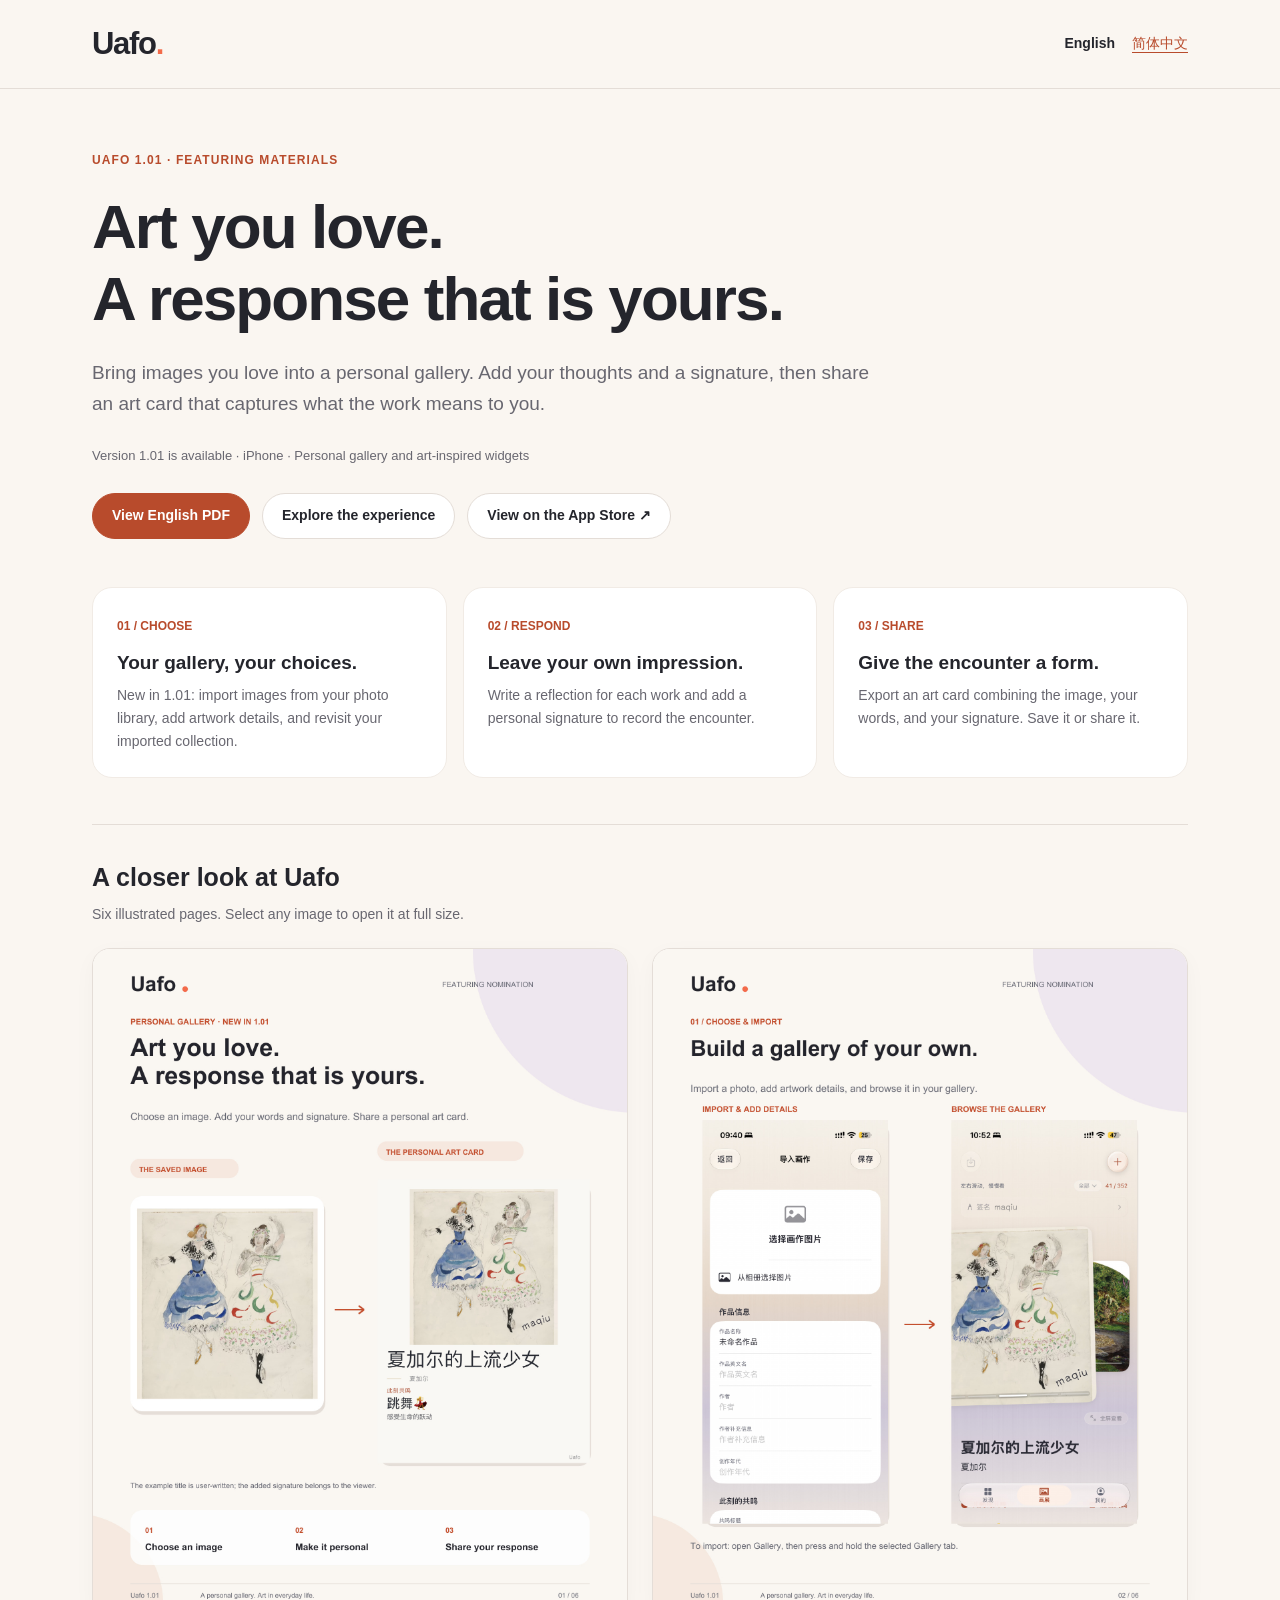
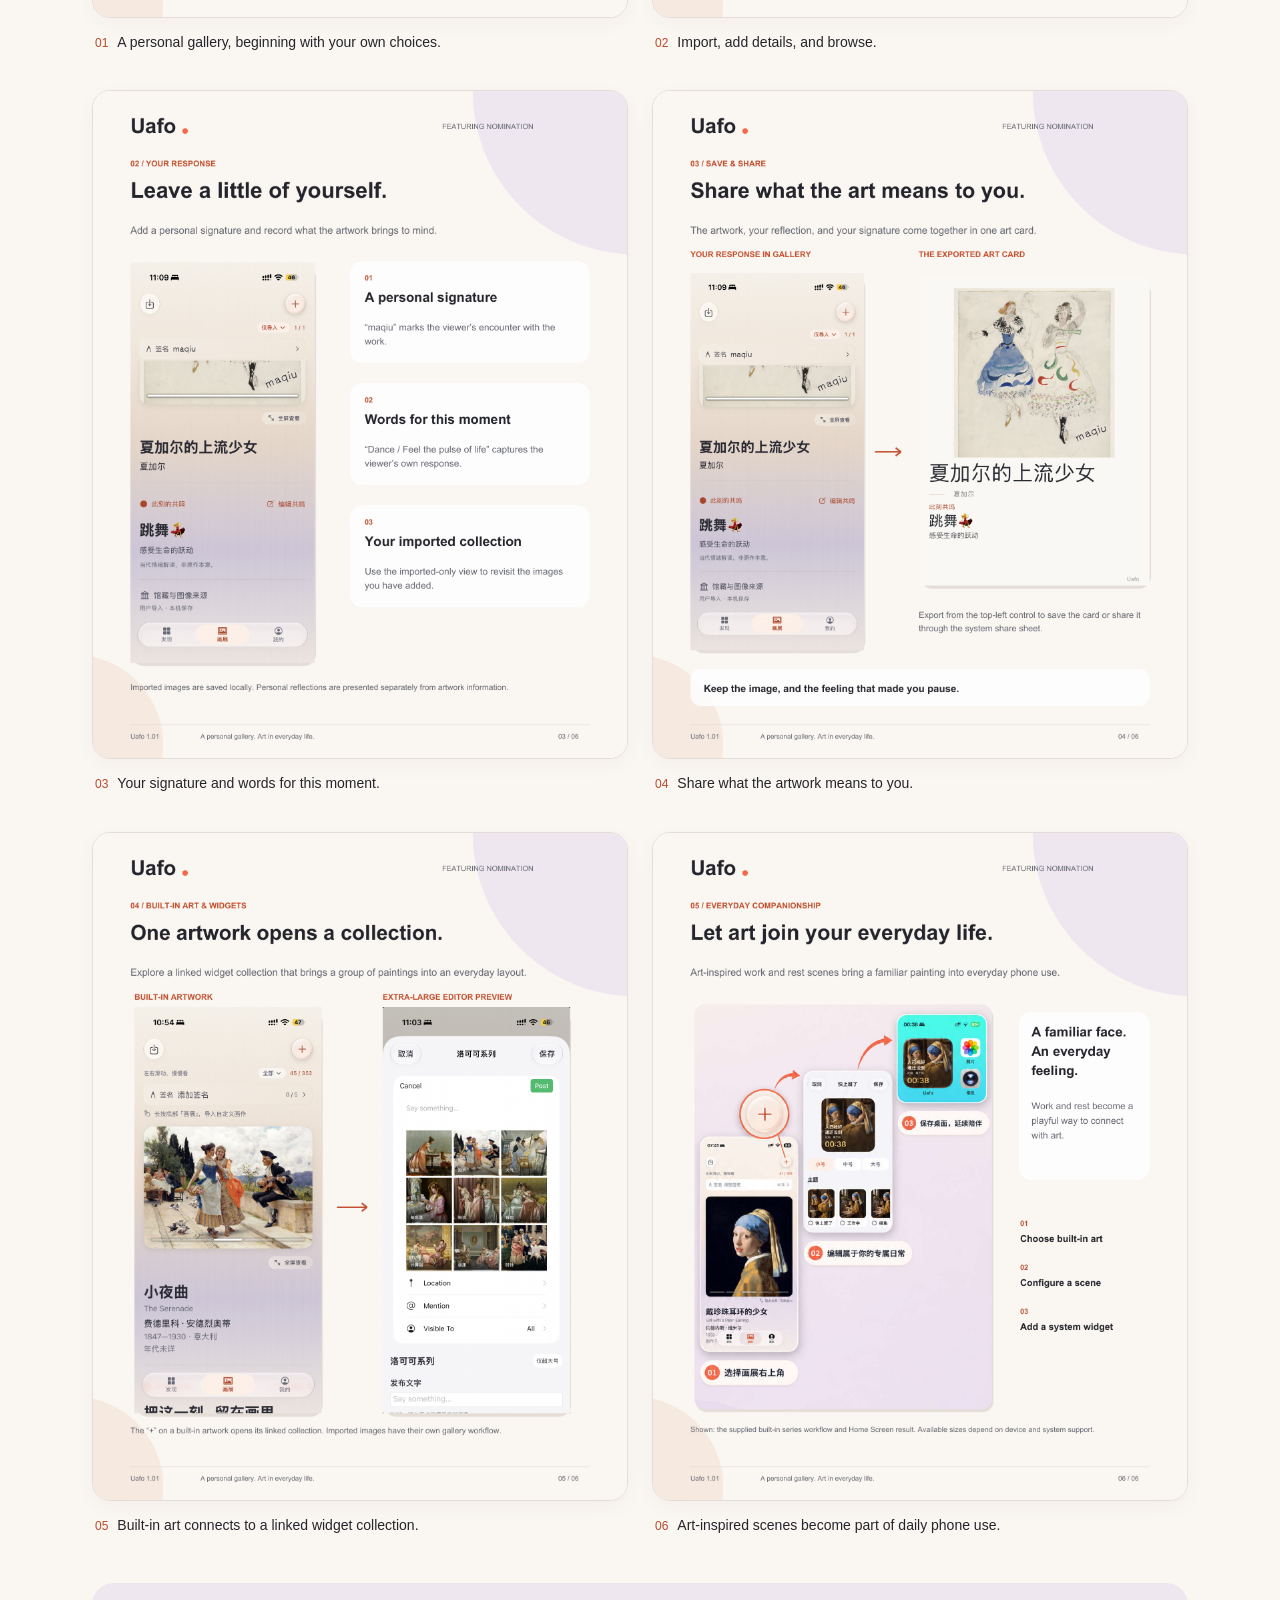
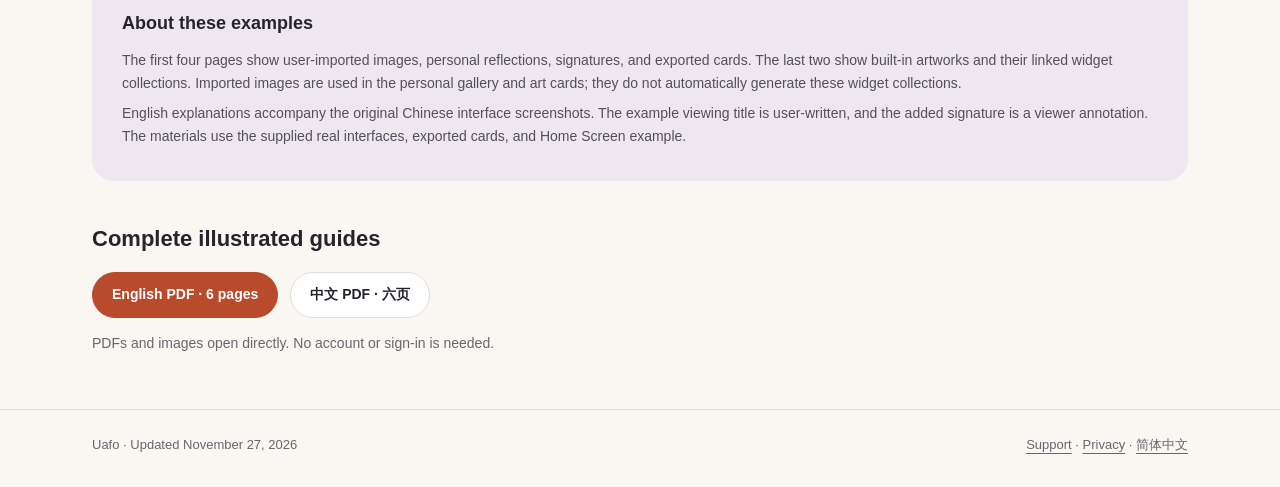
==== featuring/index.html @ 7407b8e7 "Publish Uafo personal gallery featuring materials" ====
<!doctype html>
<html lang="en">
<head>
  <meta charset="utf-8">
  <meta name="viewport" content="width=device-width, initial-scale=1">
  <meta name="description" content="Uafo 1.01: import images into a personal art gallery, add your reflections and signature, share art cards, and explore built-in art-inspired widget collections.">
  <meta property="og:title" content="Uafo — Create Your Personal Art Gallery">
  <meta property="og:description" content="Art you love. A response that is yours. Explore real interfaces and exported art cards from Uafo 1.01.">
  <meta property="og:image" content="https://qiuma111.github.io/ArtWidgets-Policy/featuring/assets/en/01-personal-gallery.jpg">
  <title>Uafo — Personal Gallery &amp; Everyday Art</title>
  <link rel="stylesheet" href="./style.css">
  <link rel="alternate" hreflang="zh-Hans" href="./index-zh.html">
  <link rel="alternate" hreflang="en" href="./index.html">
</head>
<body>
  <header><div class="wrap nav"><a class="brand" href="./">Uafo<span>.</span></a><nav class="languages" aria-label="Language"><a href="./index.html" aria-current="page">English</a><a href="./index-zh.html" lang="zh-Hans">简体中文</a></nav></div></header>
  <main class="wrap">
    <section class="hero" aria-labelledby="title">
      <div class="eyebrow">Uafo 1.01 · Featuring materials</div>
      <h1 id="title">Art you love.<span>A response that is yours.</span></h1>
      <p class="intro">Bring images you love into a personal gallery. Add your thoughts and a signature, then share an art card that captures what the work means to you.</p>
      <p class="meta">Version 1.01 is available · iPhone · Personal gallery and art-inspired widgets</p>
      <div class="actions"><a class="button primary" href="./uafo-featuring-en.pdf">View English PDF</a><a class="button" href="#experience">Explore the experience</a><a class="button" href="https://apps.apple.com/us/app/id6809495563" target="_blank" rel="noopener noreferrer">View on the App Store ↗</a></div>
    </section>
    <section class="summary" aria-label="What makes the experience personal">
      <article class="step"><small>01 / CHOOSE</small><h2>Your gallery, your choices.</h2><p>New in 1.01: import images from your photo library, add artwork details, and revisit your imported collection.</p></article>
      <article class="step"><small>02 / RESPOND</small><h2>Leave your own impression.</h2><p>Write a reflection for each work and add a personal signature to record the encounter.</p></article>
      <article class="step"><small>03 / SHARE</small><h2>Give the encounter a form.</h2><p>Export an art card combining the image, your words, and your signature. Save it or share it.</p></article>
    </section>
    <section id="experience" aria-labelledby="experience-title">
      <div class="gallery-head"><h2 id="experience-title">A closer look at Uafo</h2><p>Six illustrated pages. Select any image to open it at full size.</p></div>
      <div class="gallery">
        <figure class="panel"><a href="./assets/en/01-personal-gallery.jpg" target="_blank" rel="noopener"><img src="./assets/en/01-personal-gallery.jpg" width="1600" height="2000" alt="An original saved image beside the exported art card containing a personal title, signature, and reflection." fetchpriority="high"></a><figcaption><span>01</span>A personal gallery, beginning with your own choices.</figcaption></figure>
        <figure class="panel"><a href="./assets/en/02-choose-and-import.jpg" target="_blank" rel="noopener"><img src="./assets/en/02-choose-and-import.jpg" width="1600" height="2000" alt="The image import form and a user-imported artwork being browsed with a horizontal swipe." loading="lazy" decoding="async"></a><figcaption><span>02</span>Import, add details, and browse.</figcaption></figure>
        <figure class="panel"><a href="./assets/en/03-signature-and-reflection.jpg" target="_blank" rel="noopener"><img src="./assets/en/03-signature-and-reflection.jpg" width="1600" height="2000" alt="A user-imported work with the signature maqiu, an editable personal reflection, and imported-only browsing." loading="lazy" decoding="async"></a><figcaption><span>03</span>Your signature and words for this moment.</figcaption></figure>
        <figure class="panel"><a href="./assets/en/04-share-an-art-card.jpg" target="_blank" rel="noopener"><img src="./assets/en/04-share-an-art-card.jpg" width="1600" height="2000" alt="The same personal reflection in the gallery and in the actual exported art card." loading="lazy" decoding="async"></a><figcaption><span>04</span>Share what the artwork means to you.</figcaption></figure>
        <figure class="panel"><a href="./assets/en/05-linked-art-collection.jpg" target="_blank" rel="noopener"><img src="./assets/en/05-linked-art-collection.jpg" width="1600" height="2000" alt="The built-in artwork The Serenade and its linked extra-large art collection in the widget editor." loading="lazy" decoding="async"></a><figcaption><span>05</span>Built-in art connects to a linked widget collection.</figcaption></figure>
        <figure class="panel"><a href="./assets/en/06-everyday-art.jpg" target="_blank" rel="noopener"><img src="./assets/en/06-everyday-art.jpg" width="1600" height="2000" alt="The built-in work and rest scene configuration, saved widget, and supplied Home Screen result." loading="lazy" decoding="async"></a><figcaption><span>06</span>Art-inspired scenes become part of daily phone use.</figcaption></figure>
      </div>
    </section>
    <aside class="notes" aria-labelledby="notes-title"><h2 id="notes-title">About these examples</h2><p>The first four pages show user-imported images, personal reflections, signatures, and exported cards. The last two show built-in artworks and their linked widget collections. Imported images are used in the personal gallery and art cards; they do not automatically generate these widget collections.</p><p>English explanations accompany the original Chinese interface screenshots. The example viewing title is user-written, and the added signature is a viewer annotation. The materials use the supplied real interfaces, exported cards, and Home Screen example.</p></aside>
    <section class="downloads" aria-labelledby="downloads-title"><h2 id="downloads-title">Complete illustrated guides</h2><div class="actions"><a class="button primary" href="./uafo-featuring-en.pdf">English PDF · 6 pages</a><a class="button" href="./uafo-featuring-zh.pdf" lang="zh-Hans">中文 PDF · 六页</a></div><p>PDFs and images open directly. No account or sign-in is needed.</p></section>
  </main>
  <footer><div class="wrap footer-row"><span>Uafo · Updated November 27, 2026</span><span><a href="../index-en.html">Support</a> · <a href="../privacy-en.html">Privacy</a> · <a href="./index-zh.html" lang="zh-Hans">简体中文</a></span></div></footer>
</body>
</html>
---- featuring/style.css ----
:root{color-scheme:light;--paper:#faf6f1;--ink:#24252c;--muted:#686770;--accent:#b84b2c;--line:#e4ddd7;--white:#fff;--purple:#eee7f0}
*{box-sizing:border-box}html{scroll-behavior:smooth}body{margin:0;background:var(--paper);color:var(--ink);font-family:-apple-system,BlinkMacSystemFont,"Segoe UI","PingFang SC","Hiragino Sans GB",sans-serif;line-height:1.65}a{color:var(--accent);text-underline-offset:4px}a:focus-visible{outline:3px solid var(--accent);outline-offset:5px}img{display:block;width:100%;height:auto}.wrap{max-width:1160px;margin:auto;padding:0 32px}header{border-bottom:1px solid var(--line)}.nav{min-height:88px;display:flex;align-items:center;justify-content:space-between;gap:20px}.brand{font-size:31px;font-weight:760;letter-spacing:-1.3px;color:var(--ink);text-decoration:none}.brand span{color:#f36b4a}.languages{display:flex;align-items:center;gap:17px;font-size:14px}.languages a[aria-current=page]{font-weight:700;color:var(--ink);text-decoration:none}.hero{padding:62px 0 48px;position:relative}.eyebrow{color:var(--accent);font-size:12px;font-weight:700;letter-spacing:1.1px;text-transform:uppercase}h1{font-size:clamp(34px,5.4vw,62px);line-height:1.16;letter-spacing:-1.9px;margin:20px 0 22px;max-width:970px}h1 span{display:block}.intro{max-width:800px;font-size:19px;color:var(--muted);margin:0 0 26px}.meta{font-size:13px;color:var(--muted);margin:0 0 26px}.actions{display:flex;flex-wrap:wrap;gap:12px}.button{display:inline-flex;align-items:center;justify-content:center;min-height:46px;padding:10px 19px;border:1px solid var(--line);border-radius:28px;background:white;color:var(--ink);font-size:14px;font-weight:650;text-decoration:none}.button.primary{background:var(--accent);border-color:var(--accent);color:white}.summary{display:grid;grid-template-columns:repeat(3,1fr);gap:16px;margin:0 0 46px}.step{background:white;border:1px solid #f1ebe5;border-radius:20px;padding:24px}.step small{font-size:12px;color:var(--accent);font-weight:700}.step h2{font-size:19px;line-height:1.35;margin:12px 0 8px}.step p{font-size:14px;color:var(--muted);margin:0}.gallery-head{border-top:1px solid var(--line);padding-top:32px;margin-bottom:22px}.gallery-head h2{font-size:25px;margin:0 0 5px}.gallery-head p{font-size:14px;color:var(--muted);margin:0}.gallery{display:grid;grid-template-columns:repeat(2,minmax(0,1fr));gap:30px 24px}.panel{margin:0}.panel>a{display:block;border:1px solid var(--line);border-radius:18px;overflow:hidden;background:white;box-shadow:0 6px 22px #30202208}.panel figcaption{padding:13px 3px 6px;font-size:14px}.panel figcaption span{font-size:12px;color:var(--accent);margin-right:9px;font-variant-numeric:tabular-nums}.notes{background:var(--purple);border-radius:22px;padding:26px 30px;margin:40px 0}.notes h2{font-size:18px;margin:0 0 10px}.notes p{margin:7px 0;font-size:14px;color:#52505d}.downloads{padding:0 0 40px}.downloads h2{font-size:22px;margin:0 0 14px}.downloads p{font-size:14px;color:var(--muted)}footer{border-top:1px solid var(--line);padding:24px 0 32px;color:var(--muted);font-size:13px}.footer-row{display:flex;justify-content:space-between;gap:16px;flex-wrap:wrap}footer a{color:var(--muted)}@media(max-width:650px){.wrap{padding:0 20px}.nav{min-height:76px}.hero{padding:42px 0 32px}h1{letter-spacing:-1px}.intro{font-size:17px}.summary{grid-template-columns:1fr;gap:10px;margin-bottom:32px}.step{padding:18px 20px}.step h2{margin:5px 0}.gallery{grid-template-columns:1fr;gap:22px}.notes{padding:22px 20px}.languages{gap:12px}.actions .button{font-size:13px}}
@media(prefers-reduced-motion:reduce){html{scroll-behavior:auto}}
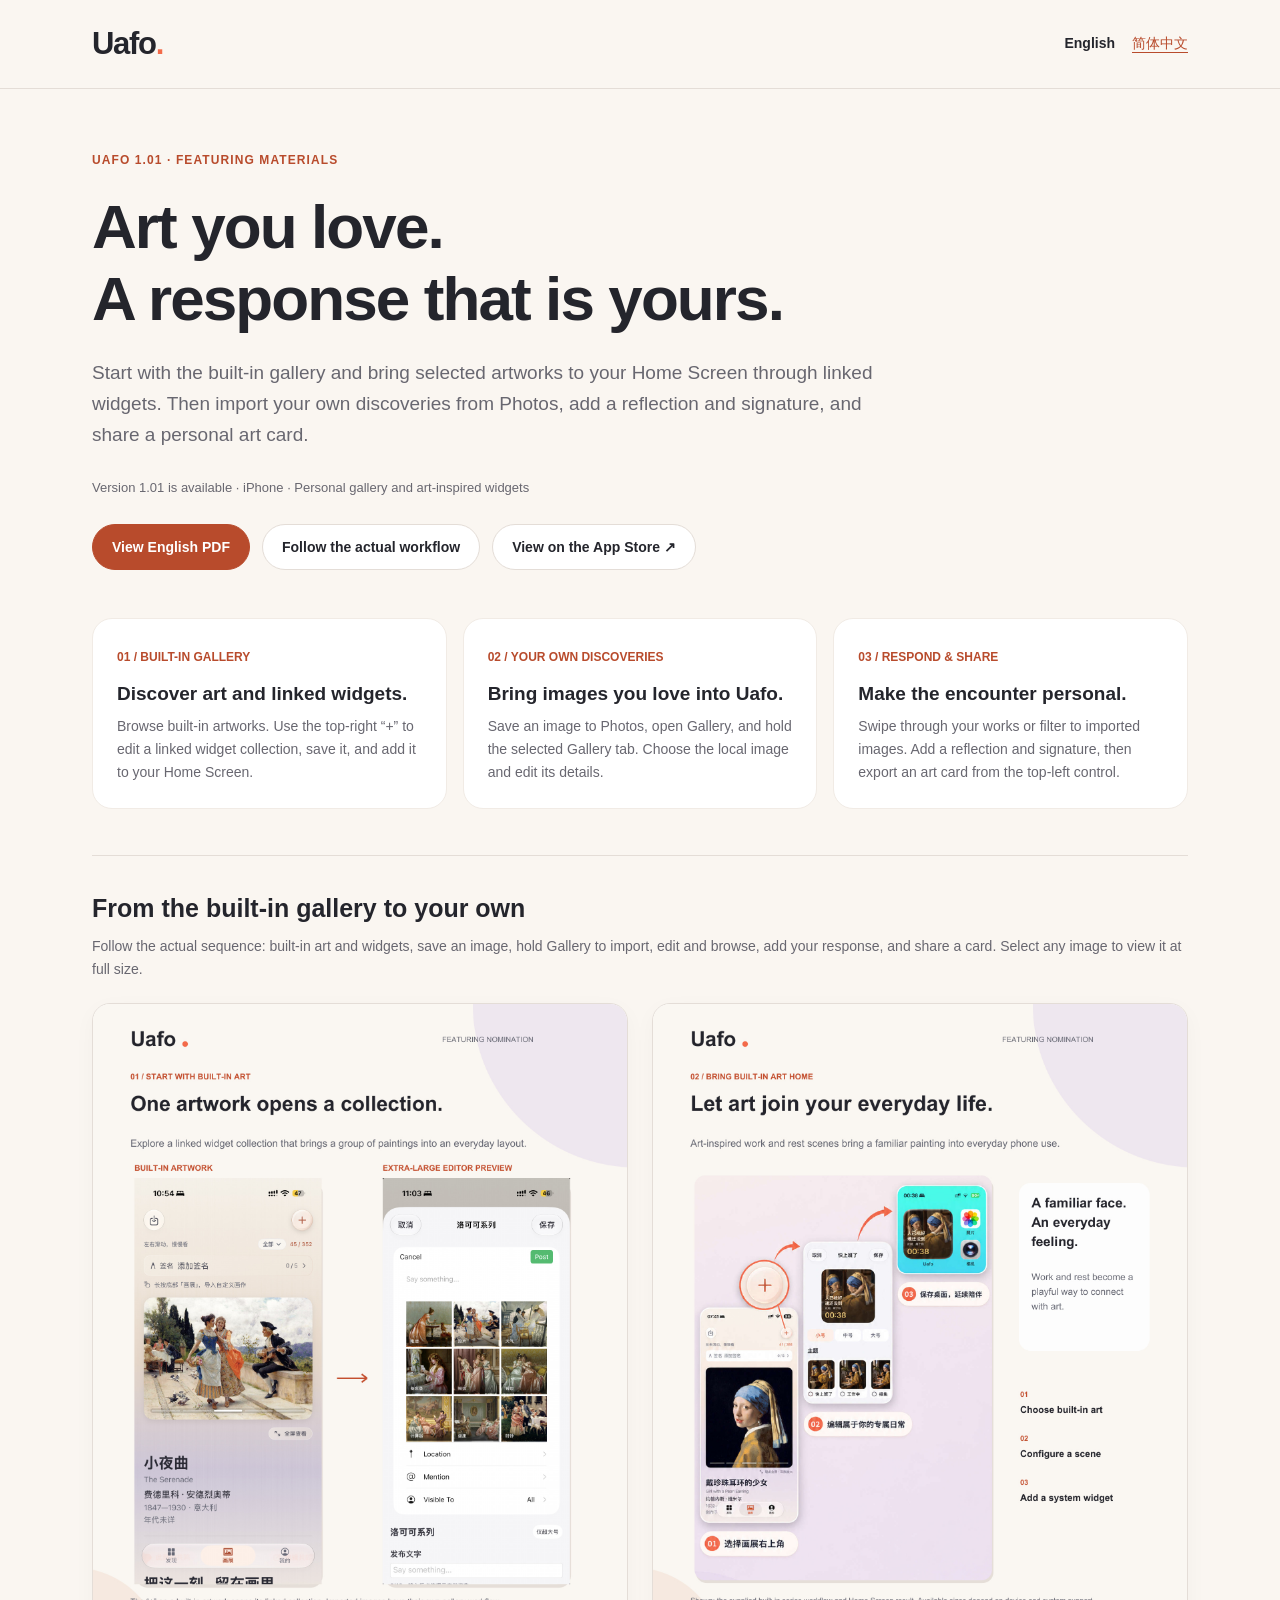
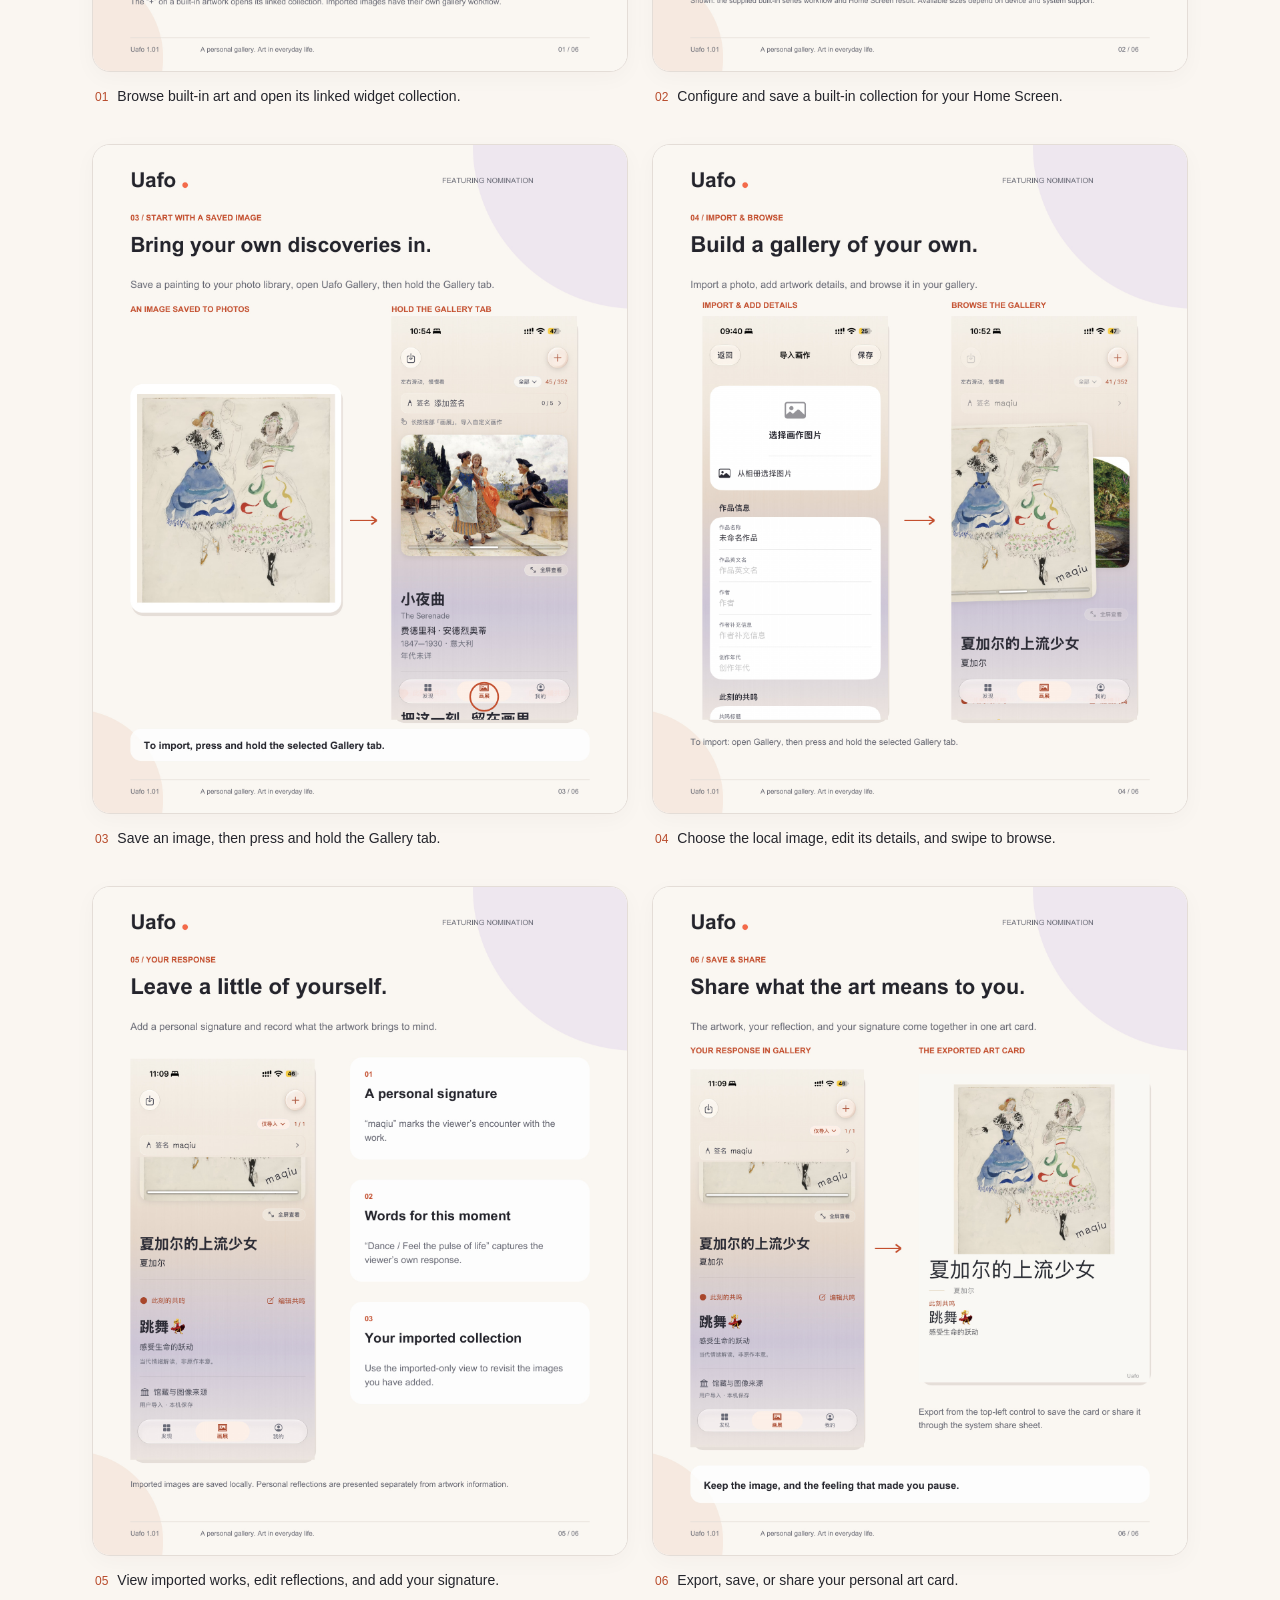
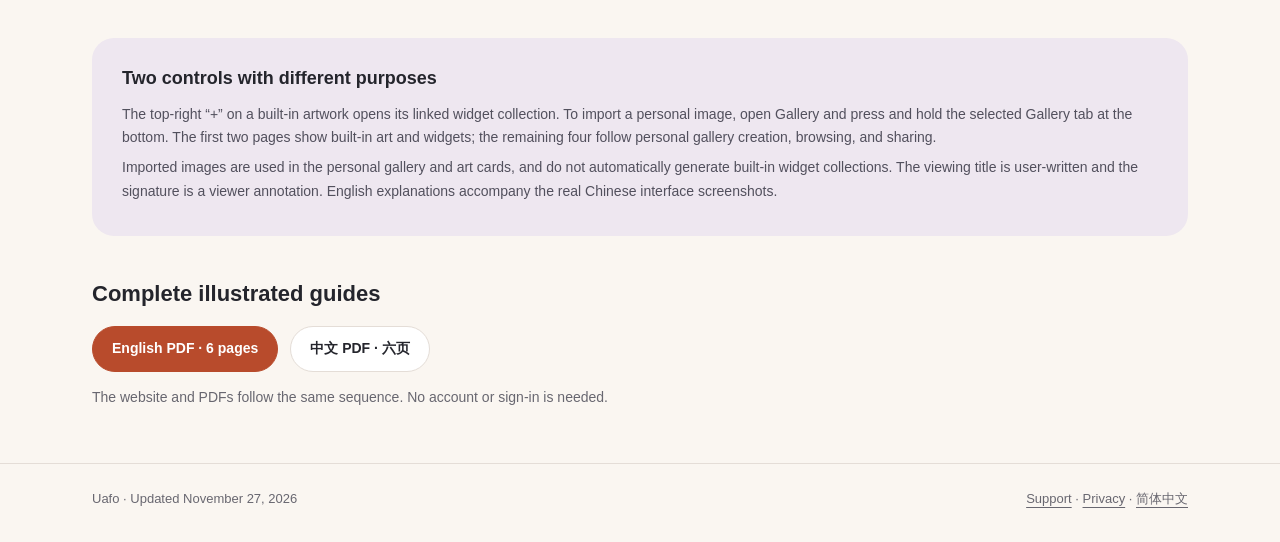
==== commit 9f60a12c: "Reorder featuring guides to follow the actual gallery workflow" ====
--- a/featuring/index.html
+++ b/featuring/index.html
@@ -6,7 +6,7 @@
   <meta name="description" content="Uafo 1.01: import images into a personal art gallery, add your reflections and signature, share art cards, and explore built-in art-inspired widget collections.">
   <meta property="og:title" content="Uafo — Create Your Personal Art Gallery">
   <meta property="og:description" content="Art you love. A response that is yours. Explore real interfaces and exported art cards from Uafo 1.01.">
-  <meta property="og:image" content="https://qiuma111.github.io/ArtWidgets-Policy/featuring/assets/en/01-personal-gallery.jpg">
+  <meta property="og:image" content="https://qiuma111.github.io/ArtWidgets-Policy/featuring/assets/en/01-builtin-and-widgets.jpg">
   <title>Uafo — Personal Gallery &amp; Everyday Art</title>
   <link rel="stylesheet" href="./style.css">
   <link rel="alternate" hreflang="zh-Hans" href="./index-zh.html">
@@ -18,28 +18,28 @@
     <section class="hero" aria-labelledby="title">
       <div class="eyebrow">Uafo 1.01 · Featuring materials</div>
       <h1 id="title">Art you love.<span>A response that is yours.</span></h1>
-      <p class="intro">Bring images you love into a personal gallery. Add your thoughts and a signature, then share an art card that captures what the work means to you.</p>
+      <p class="intro">Start with the built-in gallery and bring selected artworks to your Home Screen through linked widgets. Then import your own discoveries from Photos, add a reflection and signature, and share a personal art card.</p>
       <p class="meta">Version 1.01 is available · iPhone · Personal gallery and art-inspired widgets</p>
-      <div class="actions"><a class="button primary" href="./uafo-featuring-en.pdf">View English PDF</a><a class="button" href="#experience">Explore the experience</a><a class="button" href="https://apps.apple.com/us/app/id6809495563" target="_blank" rel="noopener noreferrer">View on the App Store ↗</a></div>
+      <div class="actions"><a class="button primary" href="./uafo-featuring-en.pdf?v=flow2">View English PDF</a><a class="button" href="#experience">Follow the actual workflow</a><a class="button" href="https://apps.apple.com/us/app/id6809495563" target="_blank" rel="noopener noreferrer">View on the App Store ↗</a></div>
     </section>
     <section class="summary" aria-label="What makes the experience personal">
-      <article class="step"><small>01 / CHOOSE</small><h2>Your gallery, your choices.</h2><p>New in 1.01: import images from your photo library, add artwork details, and revisit your imported collection.</p></article>
-      <article class="step"><small>02 / RESPOND</small><h2>Leave your own impression.</h2><p>Write a reflection for each work and add a personal signature to record the encounter.</p></article>
-      <article class="step"><small>03 / SHARE</small><h2>Give the encounter a form.</h2><p>Export an art card combining the image, your words, and your signature. Save it or share it.</p></article>
+      <article class="step"><small>01 / BUILT-IN GALLERY</small><h2>Discover art and linked widgets.</h2><p>Browse built-in artworks. Use the top-right “+” to edit a linked widget collection, save it, and add it to your Home Screen.</p></article>
+      <article class="step"><small>02 / YOUR OWN DISCOVERIES</small><h2>Bring images you love into Uafo.</h2><p>Save an image to Photos, open Gallery, and hold the selected Gallery tab. Choose the local image and edit its details.</p></article>
+      <article class="step"><small>03 / RESPOND &amp; SHARE</small><h2>Make the encounter personal.</h2><p>Swipe through your works or filter to imported images. Add a reflection and signature, then export an art card from the top-left control.</p></article>
     </section>
     <section id="experience" aria-labelledby="experience-title">
-      <div class="gallery-head"><h2 id="experience-title">A closer look at Uafo</h2><p>Six illustrated pages. Select any image to open it at full size.</p></div>
+      <div class="gallery-head"><h2 id="experience-title">From the built-in gallery to your own</h2><p>Follow the actual sequence: built-in art and widgets, save an image, hold Gallery to import, edit and browse, add your response, and share a card. Select any image to view it at full size.</p></div>
       <div class="gallery">
-        <figure class="panel"><a href="./assets/en/01-personal-gallery.jpg" target="_blank" rel="noopener"><img src="./assets/en/01-personal-gallery.jpg" width="1600" height="2000" alt="An original saved image beside the exported art card containing a personal title, signature, and reflection." fetchpriority="high"></a><figcaption><span>01</span>A personal gallery, beginning with your own choices.</figcaption></figure>
-        <figure class="panel"><a href="./assets/en/02-choose-and-import.jpg" target="_blank" rel="noopener"><img src="./assets/en/02-choose-and-import.jpg" width="1600" height="2000" alt="The image import form and a user-imported artwork being browsed with a horizontal swipe." loading="lazy" decoding="async"></a><figcaption><span>02</span>Import, add details, and browse.</figcaption></figure>
-        <figure class="panel"><a href="./assets/en/03-signature-and-reflection.jpg" target="_blank" rel="noopener"><img src="./assets/en/03-signature-and-reflection.jpg" width="1600" height="2000" alt="A user-imported work with the signature maqiu, an editable personal reflection, and imported-only browsing." loading="lazy" decoding="async"></a><figcaption><span>03</span>Your signature and words for this moment.</figcaption></figure>
-        <figure class="panel"><a href="./assets/en/04-share-an-art-card.jpg" target="_blank" rel="noopener"><img src="./assets/en/04-share-an-art-card.jpg" width="1600" height="2000" alt="The same personal reflection in the gallery and in the actual exported art card." loading="lazy" decoding="async"></a><figcaption><span>04</span>Share what the artwork means to you.</figcaption></figure>
-        <figure class="panel"><a href="./assets/en/05-linked-art-collection.jpg" target="_blank" rel="noopener"><img src="./assets/en/05-linked-art-collection.jpg" width="1600" height="2000" alt="The built-in artwork The Serenade and its linked extra-large art collection in the widget editor." loading="lazy" decoding="async"></a><figcaption><span>05</span>Built-in art connects to a linked widget collection.</figcaption></figure>
-        <figure class="panel"><a href="./assets/en/06-everyday-art.jpg" target="_blank" rel="noopener"><img src="./assets/en/06-everyday-art.jpg" width="1600" height="2000" alt="The built-in work and rest scene configuration, saved widget, and supplied Home Screen result." loading="lazy" decoding="async"></a><figcaption><span>06</span>Art-inspired scenes become part of daily phone use.</figcaption></figure>
+        <figure class="panel"><a href="./assets/en/01-builtin-and-widgets.jpg" target="_blank" rel="noopener"><img src="./assets/en/01-builtin-and-widgets.jpg" width="1600" height="2000" alt="Start with The Serenade in the built-in gallery and open its linked extra-large widget editor." fetchpriority="high"></a><figcaption><span>01</span>Browse built-in art and open its linked widget collection.</figcaption></figure>
+        <figure class="panel"><a href="./assets/en/02-everyday-art.jpg" target="_blank" rel="noopener"><img src="./assets/en/02-everyday-art.jpg" width="1600" height="2000" alt="Configure an art-inspired scene, save it, and add the widget to the Home Screen." loading="lazy" decoding="async"></a><figcaption><span>02</span>Configure and save a built-in collection for your Home Screen.</figcaption></figure>
+        <figure class="panel"><a href="./assets/en/03-save-and-long-press.jpg" target="_blank" rel="noopener"><img src="./assets/en/03-save-and-long-press.jpg" width="1600" height="2000" alt="Save a painting to Photos, open Uafo Gallery, and hold the selected Gallery tab to begin importing." loading="lazy" decoding="async"></a><figcaption><span>03</span>Save an image, then press and hold the Gallery tab.</figcaption></figure>
+        <figure class="panel"><a href="./assets/en/04-import-and-browse.jpg" target="_blank" rel="noopener"><img src="./assets/en/04-import-and-browse.jpg" width="1600" height="2000" alt="Choose a local image and edit its information in the import form, then swipe through it in the gallery." loading="lazy" decoding="async"></a><figcaption><span>04</span>Choose the local image, edit its details, and swipe to browse.</figcaption></figure>
+        <figure class="panel"><a href="./assets/en/05-personal-response.jpg" target="_blank" rel="noopener"><img src="./assets/en/05-personal-response.jpg" width="1600" height="2000" alt="Filter to imported artworks, edit a reflection, and add a personal signature." loading="lazy" decoding="async"></a><figcaption><span>05</span>View imported works, edit reflections, and add your signature.</figcaption></figure>
+        <figure class="panel"><a href="./assets/en/06-share-an-art-card.jpg" target="_blank" rel="noopener"><img src="./assets/en/06-share-an-art-card.jpg" width="1600" height="2000" alt="Export an art card from the top-left gallery control, retaining the artwork, personal reflection, and signature." loading="lazy" decoding="async"></a><figcaption><span>06</span>Export, save, or share your personal art card.</figcaption></figure>
       </div>
     </section>
-    <aside class="notes" aria-labelledby="notes-title"><h2 id="notes-title">About these examples</h2><p>The first four pages show user-imported images, personal reflections, signatures, and exported cards. The last two show built-in artworks and their linked widget collections. Imported images are used in the personal gallery and art cards; they do not automatically generate these widget collections.</p><p>English explanations accompany the original Chinese interface screenshots. The example viewing title is user-written, and the added signature is a viewer annotation. The materials use the supplied real interfaces, exported cards, and Home Screen example.</p></aside>
-    <section class="downloads" aria-labelledby="downloads-title"><h2 id="downloads-title">Complete illustrated guides</h2><div class="actions"><a class="button primary" href="./uafo-featuring-en.pdf">English PDF · 6 pages</a><a class="button" href="./uafo-featuring-zh.pdf" lang="zh-Hans">中文 PDF · 六页</a></div><p>PDFs and images open directly. No account or sign-in is needed.</p></section>
+    <aside class="notes" aria-labelledby="notes-title"><h2 id="notes-title">Two controls with different purposes</h2><p>The top-right “+” on a built-in artwork opens its linked widget collection. To import a personal image, open Gallery and press and hold the selected Gallery tab at the bottom. The first two pages show built-in art and widgets; the remaining four follow personal gallery creation, browsing, and sharing.</p><p>Imported images are used in the personal gallery and art cards, and do not automatically generate built-in widget collections. The viewing title is user-written and the signature is a viewer annotation. English explanations accompany the real Chinese interface screenshots.</p></aside>
+    <section class="downloads" aria-labelledby="downloads-title"><h2 id="downloads-title">Complete illustrated guides</h2><div class="actions"><a class="button primary" href="./uafo-featuring-en.pdf?v=flow2">English PDF · 6 pages</a><a class="button" href="./uafo-featuring-zh.pdf?v=flow2" lang="zh-Hans">中文 PDF · 六页</a></div><p>The website and PDFs follow the same sequence. No account or sign-in is needed.</p></section>
   </main>
   <footer><div class="wrap footer-row"><span>Uafo · Updated November 27, 2026</span><span><a href="../index-en.html">Support</a> · <a href="../privacy-en.html">Privacy</a> · <a href="./index-zh.html" lang="zh-Hans">简体中文</a></span></div></footer>
 </body>
